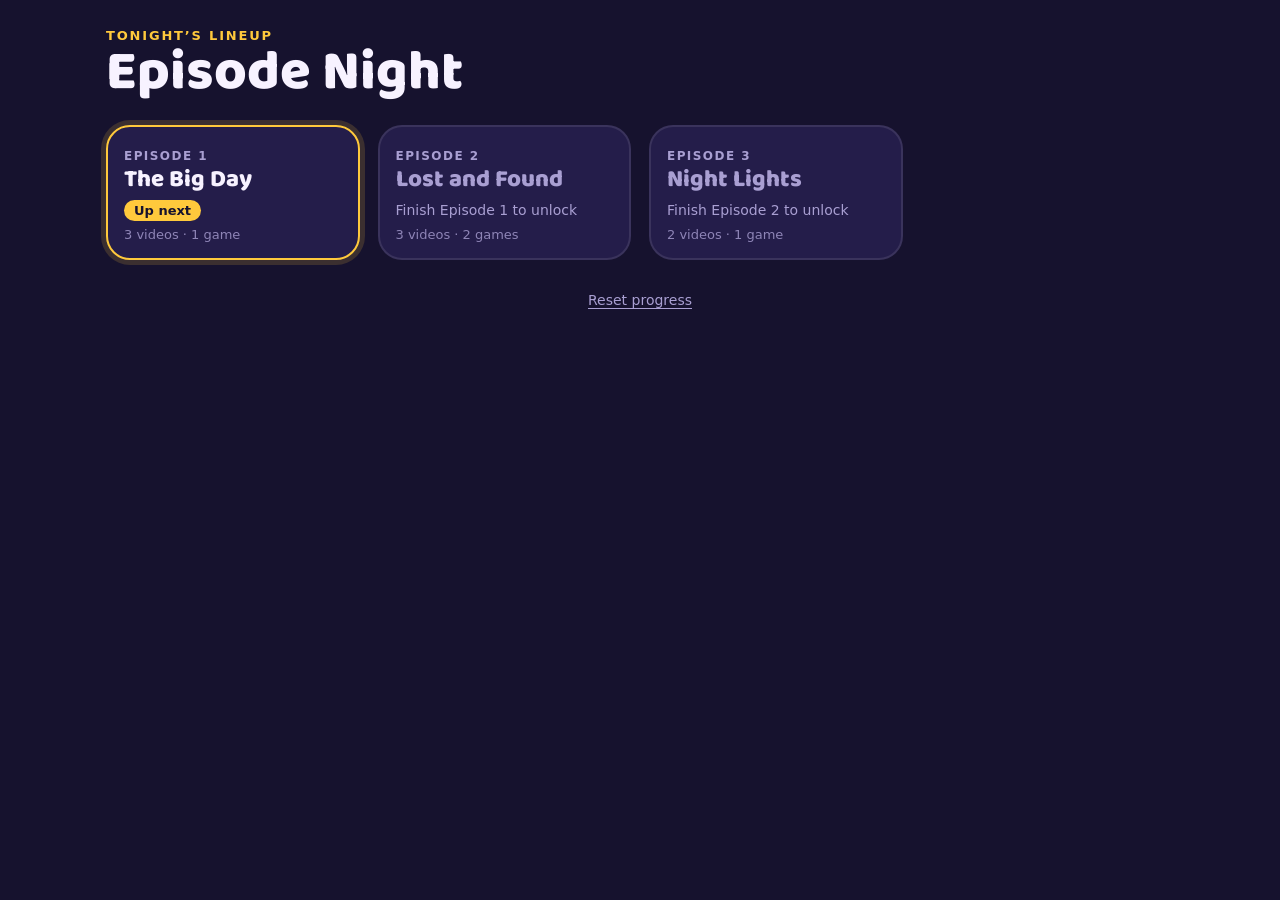
==== index.html @ 24bfa07d "Episode game skeleton: menu with unlocks, back-to-back video player, minigames Co-Authored-By: Claud" ====
<!doctype html>
<html lang="en">
<head>
<meta charset="utf-8">
<meta name="viewport" content="width=device-width, initial-scale=1, viewport-fit=cover, user-scalable=no">
<meta name="apple-mobile-web-app-capable" content="yes">
<meta name="apple-mobile-web-app-status-bar-style" content="black-translucent">
<meta name="theme-color" content="#16122e">
<!--HEAD-->
<title>Episode Night</title>
<meta name="claude:viewport-fit-sides" content="cover">
<link rel="preconnect" href="https://fonts.googleapis.com">
<link rel="preconnect" href="https://fonts.gstatic.com" crossorigin>
<link rel="stylesheet" href="https://fonts.googleapis.com/css2?family=Baloo+2:wght@600;800&display=swap">
<link rel="stylesheet" href="style.css">
<!--/HEAD-->
</head>
<body>
<!--BODY-->
<div id="app">
  <!-- Main menu: the episode lineup -->
  <section id="menu" class="screen menu">
    <header class="menu-head">
      <p class="menu-eyebrow">Tonight’s lineup</p>
      <h1 id="game-title">Episode Night</h1>
    </header>
    <div id="episode-list" class="episode-list"></div>
    <footer class="menu-foot">
      <button id="unlock-all-btn" class="link-btn" hidden>Unlock all (dev)</button>
      <button id="reset-btn" class="link-btn">Reset progress</button>
    </footer>
  </section>

  <!-- Player: videos + minigames -->
  <section id="player" class="screen player" hidden>
    <div id="stage" class="stage"></div>
    <div id="tap-catcher" class="tap-catcher" aria-hidden="true"></div>
    <div id="game-layer" class="game-layer" hidden></div>
    <button id="big-play" class="big-play" aria-label="Play" hidden></button>
    <div id="hud" class="hud">
      <button id="home-btn" class="hud-btn" aria-label="Back to episodes"></button>
      <div id="step-track" class="step-track"></div>
      <button id="skip-btn" class="hud-btn hud-skip" hidden></button>
    </div>
  </section>

  <div id="overlay" class="overlay" hidden></div>
  <div id="toast" class="toast" role="status" aria-live="polite"></div>
</div>

<script type="module" src="js/main.js"></script>
<!--/BODY-->
</body>
</html>
---- style.css ----
/* Layout: a TV-night lineup — episode "screens" on a dark living-room ground;
   the player is a full-bleed black stage with a floating control bar.
   Single dark look on purpose (it's a screen in a dim room). */
:root {
  --night:   #16122e;   /* page ground */
  --night-2: #241d4a;   /* cards, panels */
  --night-3: #332a63;   /* raised bits, game sky */
  --ink:     #f7f2ff;   /* main text */
  --muted:   #a99fd2;   /* secondary text */
  --marquee: #ffc93c;   /* accent: current episode, primary buttons */
  --coral:   #ff6b5a;   /* minigames */
  --mint:    #6fe2b4;   /* watched / matched */
  --line:    rgba(247, 242, 255, 0.1);
  --scrim:   rgba(12, 9, 28, 0.74);

  --display: "Baloo 2", ui-rounded, "SF Pro Rounded", system-ui, sans-serif;
  --body: ui-rounded, "SF Pro Rounded", system-ui, -apple-system, "Segoe UI", Roboto, sans-serif;

  --gutter-l: max(16px, env(safe-area-inset-left, 0px));
  --gutter-r: max(16px, env(safe-area-inset-right, 0px));
  --inset-t: env(safe-area-inset-top, 0px);
  --inset-b: env(safe-area-inset-bottom, 0px);

  color-scheme: dark;
}

html, body { height: 100%; }
body {
  margin: 0;
  background: var(--night);
  color: var(--ink);
  font-family: var(--body);
  font-size: 16px;
  -webkit-font-smoothing: antialiased;
  -webkit-tap-highlight-color: transparent;
  -webkit-user-select: none;
  user-select: none;
  -webkit-touch-callout: none;
  overscroll-behavior: none;
  touch-action: manipulation;
}
[hidden] { display: none !important; }
button { font: inherit; color: inherit; cursor: pointer; }
button:focus-visible { outline: 3px solid var(--marquee); outline-offset: 3px; }
svg { display: block; }

/* ---------------- Menu ---------------- */

.menu {
  min-height: 100%;
  box-sizing: border-box;
  max-width: 1100px;
  margin: 0 auto;
  padding-left: var(--gutter-l);
  padding-right: var(--gutter-r);
  padding-block: 28px 32px;
  display: flex;
  flex-direction: column;
  gap: 24px;
}
.menu-head { display: flex; flex-direction: column; gap: 2px; }
.menu-eyebrow {
  margin: 0;
  font-size: 13px;
  font-weight: 700;
  letter-spacing: 0.14em;
  text-transform: uppercase;
  color: var(--marquee);
}
.menu-head h1 {
  margin: 0;
  font-family: var(--display);
  font-weight: 800;
  font-size: clamp(36px, 8vw, 56px);
  line-height: 1;
  text-wrap: balance;
}

.episode-list {
  display: grid;
  grid-template-columns: repeat(auto-fill, minmax(min(100%, 250px), 1fr));
  gap: 18px;
}

.ep-card {
  display: flex;
  flex-direction: column;
  gap: 12px;
  padding: 10px 10px 16px;
  text-align: left;
  background: var(--night-2);
  border: 2px solid var(--line);
  border-radius: 24px;
  transition: transform 0.15s ease;
}
.ep-card:active { transform: scale(0.97); }

.ep-thumb {
  position: relative;
  display: block;
  aspect-ratio: 16 / 9;
  max-width: 100%;
  border-radius: 16px;
  overflow: hidden;
  background: linear-gradient(135deg, hsl(var(--hue) 60% 46%), hsl(calc(var(--hue) + 50) 55% 32%));
}
.ep-thumb img { position: absolute; inset: 0; width: 100%; height: 100%; object-fit: cover; }
.ep-num {
  position: absolute;
  left: 12px;
  bottom: -4px;
  font-family: var(--display);
  font-weight: 800;
  font-size: 56px;
  line-height: 1;
  color: var(--ink);
  text-shadow: 0 3px 0 rgba(0, 0, 0, 0.28);
}
.ep-lock, .ep-play {
  position: absolute;
  top: 50%; left: 50%;
  transform: translate(-50%, -50%);
  display: grid;
  place-items: center;
  width: 56px; height: 56px;
  border-radius: 50%;
}
.ep-lock { background: var(--scrim); color: var(--muted); }
.ep-lock svg { width: 26px; height: 26px; }
.ep-play { background: var(--marquee); color: var(--night); animation: pulse 1.8s ease-in-out infinite; }
.ep-play svg { width: 28px; height: 28px; margin-left: 3px; }

.ep-meta { display: flex; flex-direction: column; gap: 4px; padding: 0 6px; min-width: 0; }
.ep-label {
  font-size: 12px;
  font-weight: 700;
  letter-spacing: 0.12em;
  text-transform: uppercase;
  color: var(--muted);
}
.ep-title {
  font-family: var(--display);
  font-weight: 800;
  font-size: 24px;
  line-height: 1.1;
}
.ep-status { display: flex; align-items: center; gap: 6px; font-size: 14px; color: var(--muted); min-height: 26px; }
.ep-status svg { width: 18px; height: 18px; color: var(--mint); flex: none; }
.ep-steps { font-size: 13px; color: var(--muted); opacity: 0.8; }
.chip {
  display: inline-block;
  padding: 3px 10px;
  border-radius: 999px;
  background: var(--marquee);
  color: var(--night);
  font-weight: 800;
  font-size: 13px;
}

.is-current { border-color: var(--marquee); box-shadow: 0 0 0 5px rgba(255, 201, 60, 0.16); }
.is-beaten .ep-status { color: var(--mint); }
.is-locked .ep-thumb { filter: grayscale(0.85) brightness(0.6); }
.is-locked .ep-title { color: var(--muted); }
.shake { animation: shake 0.4s ease; }

.menu-foot { margin-top: auto; display: flex; flex-wrap: wrap; justify-content: center; gap: 20px; }
.link-btn {
  background: none;
  border: 0;
  padding: 8px 4px;
  font-size: 14px;
  color: var(--muted);
  text-decoration: underline;
  text-underline-offset: 3px;
}

/* ---------------- Player ---------------- */

.player { position: fixed; inset: 0; background: #000; overflow: hidden; z-index: 5; }
.stage { position: absolute; inset: 0; }
.clip {
  position: absolute;
  inset: 0;
  width: 100%;
  height: 100%;
  object-fit: contain;
  background: #000;
  opacity: 0;
}
.clip.show { opacity: 1; }
.tap-catcher { position: absolute; inset: 0; z-index: 2; }
.game-layer {
  position: absolute;
  inset: 0;
  z-index: 3;
  background: radial-gradient(120% 90% at 50% 0%, var(--night-3), var(--night) 70%);
}

.hud {
  position: absolute;
  top: 0; left: 0; right: 0;
  z-index: 6;
  display: flex;
  align-items: center;
  gap: 12px;
  padding-top: calc(var(--inset-t) + 12px);
  padding-left: var(--gutter-l);
  padding-right: var(--gutter-r);
  padding-bottom: 12px;
  background: linear-gradient(rgba(0, 0, 0, 0.45), transparent);
  transition: opacity 0.35s ease;
  pointer-events: none;
}
.hud > * { pointer-events: auto; }
.hud.faded { opacity: 0; }
.hud.faded > * { pointer-events: none; }
.player[data-mode="game"] .hud { background: none; }

.hud-btn {
  flex: none;
  display: grid;
  place-items: center;
  width: 46px;
  height: 46px;
  border: 0;
  border-radius: 50%;
  background: var(--scrim);
  color: var(--ink);
  -webkit-backdrop-filter: blur(8px);
  backdrop-filter: blur(8px);
}
.hud-btn svg { width: 22px; height: 22px; }
.hud-skip {
  width: auto;
  display: flex;
  gap: 6px;
  padding: 0 16px 0 18px;
  border-radius: 999px;
  font-weight: 800;
}
.hud-skip svg { width: 18px; height: 18px; }

.step-track {
  flex: 1;
  display: flex;
  justify-content: center;
  align-items: center;
  gap: 6px;
  min-width: 0;
}
.trk { flex: none; transition: all 0.3s ease; }
.trk-video { width: 16px; height: 8px; border-radius: 4px; background: rgba(247, 242, 255, 0.28); }
.trk-video.done { background: var(--marquee); }
.trk-video.now { width: 30px; background: var(--ink); }
.trk-game { width: 18px; height: 18px; color: rgba(247, 242, 255, 0.3); }
.trk-game svg { width: 100%; height: 100%; }
.trk-game.done { color: var(--marquee); }
.trk-game.now { color: var(--coral); transform: scale(1.35); }

.big-play {
  position: absolute;
  top: 50%; left: 50%;
  z-index: 4;
  transform: translate(-50%, -50%);
  display: grid;
  place-items: center;
  width: 104px; height: 104px;
  border: 0;
  border-radius: 50%;
  background: var(--marquee);
  color: var(--night);
  box-shadow: 0 10px 40px rgba(0, 0, 0, 0.5);
}
.big-play svg { width: 48px; height: 48px; margin-left: 6px; }

/* ---------------- Pop-up panel ---------------- */

.overlay {
  position: fixed;
  inset: 0;
  z-index: 20;
  display: grid;
  place-items: center;
  padding-left: var(--gutter-l);
  padding-right: var(--gutter-r);
  padding-block: calc(var(--inset-t) + 16px) calc(var(--inset-b) + 16px);
  background: var(--scrim);
  -webkit-backdrop-filter: blur(6px);
  backdrop-filter: blur(6px);
  animation: fade 0.2s ease;
}
.panel {
  width: 100%;
  max-width: 420px;
  box-sizing: border-box;
  max-height: 100%;
  overflow: auto;
  padding: 28px 24px 24px;
  border-radius: 28px;
  background: var(--night-2);
  border: 2px solid var(--line);
  text-align: center;
  animation: rise 0.28s cubic-bezier(0.2, 1.4, 0.4, 1);
}
.panel h2 {
  margin: 0;
  font-family: var(--display);
  font-weight: 800;
  font-size: 30px;
  line-height: 1.1;
  text-wrap: balance;
}
.panel-eyebrow {
  margin: 0 0 4px;
  font-size: 13px;
  font-weight: 700;
  letter-spacing: 0.14em;
  text-transform: uppercase;
  color: var(--marquee);
}
.panel-body { margin: 10px 0 0; color: var(--muted); line-height: 1.45; }
.panel-actions { display: flex; flex-wrap: wrap; justify-content: center; gap: 10px; margin-top: 22px; }

.btn {
  display: inline-flex;
  align-items: center;
  justify-content: center;
  gap: 8px;
  min-height: 54px;
  padding: 0 24px;
  border-radius: 999px;
  font-family: var(--display);
  font-weight: 800;
  font-size: 19px;
  border: 2px solid transparent;
}
.btn svg { width: 20px; height: 20px; }
.btn-primary { background: var(--marquee); color: var(--night); }
.btn-quiet { background: transparent; border-color: var(--line); color: var(--ink); }
.btn-danger { background: var(--coral); color: var(--night); }
.btn:active { transform: scale(0.96); }

.burst {
  position: relative;
  width: 120px; height: 120px;
  margin: -6px auto 8px;
  display: grid;
  place-items: center;
}
.burst::before {
  content: "";
  position: absolute;
  inset: 0;
  border-radius: 50%;
  background: repeating-conic-gradient(rgba(255, 201, 60, 0.28) 0 12deg, transparent 12deg 30deg);
  animation: spin 8s linear infinite;
  -webkit-mask: radial-gradient(circle, #000 40%, transparent 70%);
  mask: radial-gradient(circle, #000 40%, transparent 70%);
}
.burst svg { position: relative; width: 76px; height: 76px; color: var(--marquee); animation: pop 0.5s cubic-bezier(0.2, 1.6, 0.4, 1); }

.toast {
  position: fixed;
  left: 50%;
  bottom: calc(var(--inset-b) + 24px);
  z-index: 30;
  max-width: calc(100% - 32px);
  padding: 12px 20px;
  border-radius: 999px;
  background: var(--ink);
  color: var(--night);
  font-weight: 700;
  transform: translate(-50%, 20px);
  opacity: 0;
  pointer-events: none;
  transition: all 0.25s ease;
}
.toast.show { transform: translate(-50%, 0); opacity: 1; }

/* ---------------- Minigames (shared) ---------------- */

.mg {
  position: absolute;
  inset: 0;
  box-sizing: border-box;
  display: flex;
  flex-direction: column;
  gap: 12px;
  padding-top: calc(var(--inset-t) + 72px);
  padding-left: var(--gutter-l);
  padding-right: var(--gutter-r);
  padding-bottom: calc(var(--inset-b) + 16px);
}
.mg-hud { display: flex; justify-content: space-between; align-items: baseline; gap: 12px; }
.mg-title { font-family: var(--display); font-weight: 800; font-size: clamp(22px, 5vw, 30px); line-height: 1.1; }
.mg-count { font-family: var(--display); font-weight: 800; font-size: 22px; color: var(--muted); font-variant-numeric: tabular-nums; flex: none; }
.mg-count b { color: var(--marquee); }

/* Pop Balloons */
.mg-sky {
  position: relative;
  flex: 1;
  min-height: 0;
  container-type: size;
  overflow: hidden;
  border-radius: 24px;
  background:
    radial-gradient(60px 24px at 20% 30%, rgba(247, 242, 255, 0.08), transparent),
    radial-gradient(80px 30px at 75% 60%, rgba(247, 242, 255, 0.06), transparent),
    linear-gradient(var(--night-3), #4a3b8f);
}
.balloon {
  position: absolute;
  top: 0; left: 0;
  width: clamp(58px, 15vmin, 96px);
  aspect-ratio: 0.82;
  padding: 0;
  border: 0;
  border-radius: 50% 50% 47% 47% / 56% 56% 44% 44%;
  background:
    radial-gradient(circle at 34% 28%, rgba(255, 255, 255, 0.6) 0 7%, transparent 8%),
    radial-gradient(circle at 60% 70%, rgba(0, 0, 0, 0.18), transparent 60%),
    var(--c);
  will-change: transform;
}
.balloon::after {
  content: "";
  position: absolute;
  left: 50%; top: 100%;
  width: 2px; height: 40%;
  background: rgba(247, 242, 255, 0.45);
}
.balloon.popped { animation: popOut 0.3s ease-out forwards; pointer-events: none; }

/* Match Pairs */
.pairs-area { flex: 1; min-height: 0; container-type: size; display: grid; place-items: center; }
.pairs-grid {
  display: grid;
  grid-template-columns: repeat(var(--cols), 1fr);
  gap: clamp(8px, 2vmin, 14px);
  width: min(100cqw, calc(100cqh * var(--cols) * 0.72 / var(--rows)), 560px);
}
.pcard {
  aspect-ratio: 3 / 4;
  padding: 0;
  border: 0;
  background: none;
  perspective: 600px;
  container-type: inline-size;
}
.pcard-in {
  position: relative;
  display: block;
  width: 100%; height: 100%;
  transform-style: preserve-3d;
  transition: transform 0.35s ease;
}
.pcard.up .pcard-in { transform: rotateY(180deg); }
.pcard-back, .pcard-face {
  position: absolute;
  inset: 0;
  border-radius: 16px;
  -webkit-backface-visibility: hidden;
  backface-visibility: hidden;
  display: grid;
  place-items: center;
}
.pcard-back {
  background:
    repeating-linear-gradient(45deg, rgba(255, 255, 255, 0.12) 0 8px, transparent 8px 16px),
    var(--coral);
  box-shadow: inset 0 0 0 4px rgba(255, 255, 255, 0.2);
}
.pcard-face {
  transform: rotateY(180deg);
  background: var(--ink);
  font-size: 52cqw;
  line-height: 1;
}
.pcard.matched .pcard-face { box-shadow: inset 0 0 0 5px var(--mint); animation: bounce 0.4s ease; }

/* ---------------- Motion ---------------- */

@keyframes pulse { 50% { transform: translate(-50%, -50%) scale(1.1); } }
@keyframes shake { 20%, 60% { transform: translateX(-8px); } 40%, 80% { transform: translateX(8px); } }
@keyframes fade { from { opacity: 0; } }
@keyframes rise { from { transform: translateY(24px) scale(0.96); opacity: 0; } }
@keyframes spin { to { transform: rotate(360deg); } }
@keyframes pop { from { transform: scale(0.2) rotate(-30deg); } }
@keyframes popOut { to { scale: 1.6; opacity: 0; } }
@keyframes bounce { 50% { transform: rotateY(180deg) scale(1.08); } }

@media (prefers-reduced-motion: reduce) {
  *, *::before, *::after { animation-duration: 0.01ms !important; animation-iteration-count: 1 !important; transition-duration: 0.01ms !important; }
}
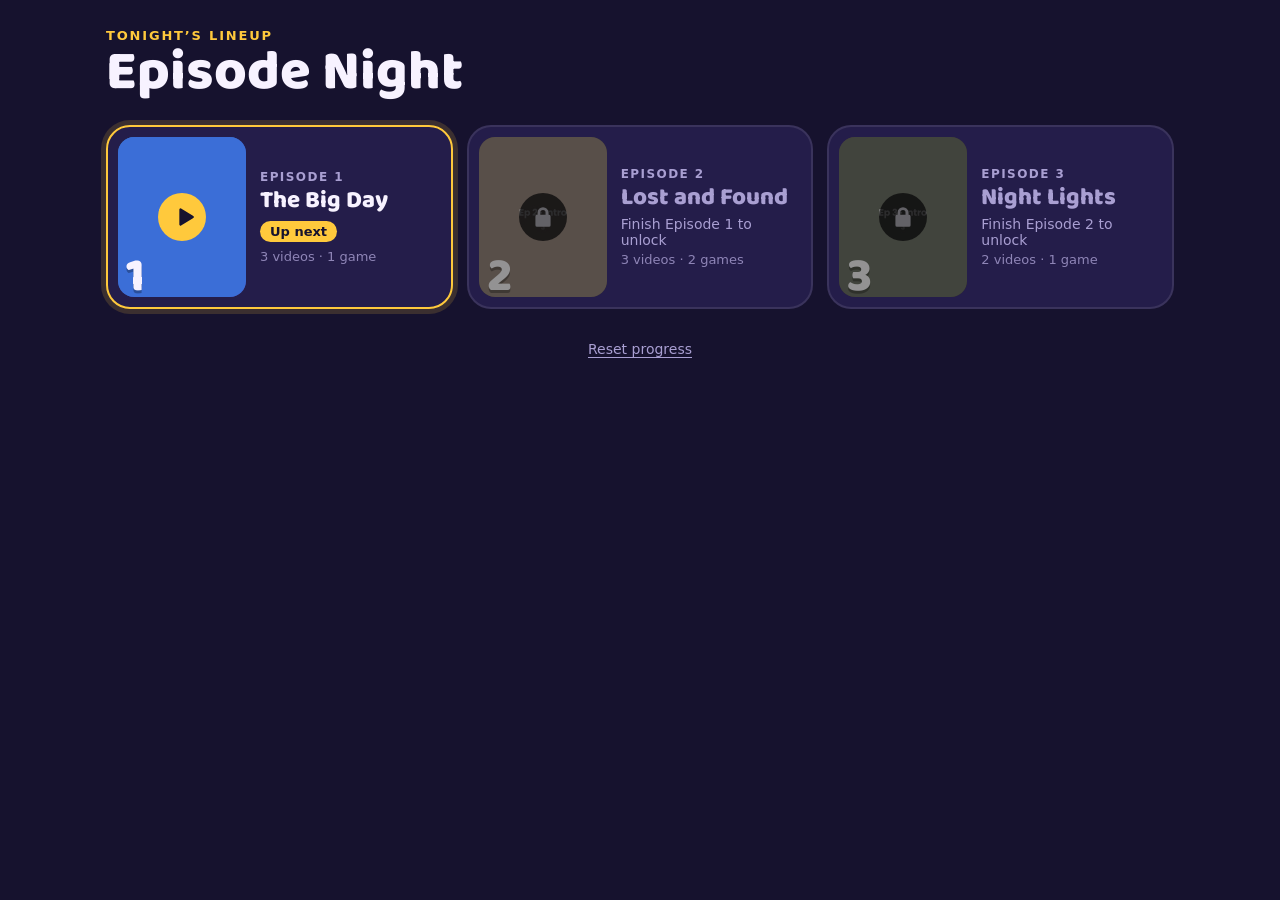
==== commit 968330bb: "Switch to 4:5 portrait: framed video screen, persistent top bar, thumb controls - Videos play in a 4" ====
--- a/index.html
+++ b/index.html
@@ -33,14 +33,40 @@
 
   <!-- Player: videos + minigames -->
   <section id="player" class="screen player" hidden>
-    <div id="stage" class="stage"></div>
-    <div id="tap-catcher" class="tap-catcher" aria-hidden="true"></div>
-    <div id="game-layer" class="game-layer" hidden></div>
-    <button id="big-play" class="big-play" aria-label="Play" hidden></button>
-    <div id="hud" class="hud">
-      <button id="home-btn" class="hud-btn" aria-label="Back to episodes"></button>
-      <div id="step-track" class="step-track"></div>
-      <button id="skip-btn" class="hud-btn hud-skip" hidden></button>
+    <!-- Top bar: always visible, during videos and minigames -->
+    <header class="topbar">
+      <button id="home-btn" class="nav-btn" aria-label="Back to episodes"></button>
+      <div class="nav-center">
+        <p id="ep-label" class="ep-label-nav"></p>
+        <div id="step-track" class="step-track"></div>
+      </div>
+      <button id="skip-btn" class="nav-btn nav-skip" hidden></button>
+      <span id="skip-spacer" class="nav-spacer" aria-hidden="true"></span>
+    </header>
+
+    <!-- Everything under the top bar -->
+    <div class="play-area">
+      <!-- Video mode: a 4:5 "screen" with a control panel under it -->
+      <div id="video-view" class="video-view">
+        <div class="frame-area">
+          <div class="frame">
+            <div id="stage" class="stage"></div>
+            <div id="tap-catcher" class="tap-catcher" aria-hidden="true"></div>
+            <button id="big-play" class="big-play" aria-label="Play" hidden></button>
+          </div>
+        </div>
+        <div class="controls">
+          <div class="clip-bar" aria-hidden="true"><span id="clip-fill" class="clip-fill"></span></div>
+          <div class="controls-row">
+            <span id="clip-count" class="clip-count"></span>
+            <button id="pp-btn" class="pp-btn" aria-label="Pause"></button>
+            <span id="clip-time" class="clip-time"></span>
+          </div>
+        </div>
+      </div>
+
+      <!-- Minigame mode: fills the whole area under the top bar -->
+      <div id="game-layer" class="game-layer" hidden></div>
     </div>
   </section>
 
--- a/style.css
+++ b/style.css
@@ -78,15 +78,16 @@
 
 .episode-list {
   display: grid;
-  grid-template-columns: repeat(auto-fill, minmax(min(100%, 250px), 1fr));
-  gap: 18px;
-}
-
+  grid-template-columns: repeat(auto-fill, minmax(min(100%, 340px), 1fr));
+  gap: 14px;
+}
+
+/* Card: 4:5 thumbnail on the left (same shape as the episodes), details right */
 .ep-card {
   display: flex;
-  flex-direction: column;
-  gap: 12px;
-  padding: 10px 10px 16px;
+  align-items: center;
+  gap: 14px;
+  padding: 10px;
   text-align: left;
   background: var(--night-2);
   border: 2px solid var(--line);
@@ -98,7 +99,9 @@
 .ep-thumb {
   position: relative;
   display: block;
-  aspect-ratio: 16 / 9;
+  flex: none;
+  width: clamp(96px, 28vw, 128px);
+  aspect-ratio: 4 / 5;
   max-width: 100%;
   border-radius: 16px;
   overflow: hidden;
@@ -107,11 +110,11 @@
 .ep-thumb img { position: absolute; inset: 0; width: 100%; height: 100%; object-fit: cover; }
 .ep-num {
   position: absolute;
-  left: 12px;
+  left: 8px;
   bottom: -4px;
   font-family: var(--display);
   font-weight: 800;
-  font-size: 56px;
+  font-size: 48px;
   line-height: 1;
   color: var(--ink);
   text-shadow: 0 3px 0 rgba(0, 0, 0, 0.28);
@@ -122,7 +125,7 @@
   transform: translate(-50%, -50%);
   display: grid;
   place-items: center;
-  width: 56px; height: 56px;
+  width: 48px; height: 48px;
   border-radius: 50%;
 }
 .ep-lock { background: var(--scrim); color: var(--muted); }
@@ -130,7 +133,7 @@
 .ep-play { background: var(--marquee); color: var(--night); animation: pulse 1.8s ease-in-out infinite; }
 .ep-play svg { width: 28px; height: 28px; margin-left: 3px; }
 
-.ep-meta { display: flex; flex-direction: column; gap: 4px; padding: 0 6px; min-width: 0; }
+.ep-meta { flex: 1; display: flex; flex-direction: column; gap: 4px; padding-right: 6px; min-width: 0; }
 .ep-label {
   font-size: 12px;
   font-weight: 700;
@@ -174,88 +177,123 @@
   text-underline-offset: 3px;
 }
 
-/* ---------------- Player ---------------- */
-
-.player { position: fixed; inset: 0; background: #000; overflow: hidden; z-index: 5; }
+/* ---------------- Player ----------------
+   Portrait layout, top to bottom:
+     top bar (always there) → 4:5 screen in a bezel → thumb-reach controls.
+   Minigames replace the screen + controls but keep the top bar, so the
+   videos read as part of the game rather than a cut-away. */
+
+.player {
+  position: fixed;
+  inset: 0;
+  z-index: 5;
+  display: flex;
+  flex-direction: column;
+  background: radial-gradient(120% 70% at 50% 35%, var(--night-3), var(--night) 75%);
+  overflow: hidden;
+}
+
+.topbar {
+  flex: none;
+  display: flex;
+  align-items: center;
+  gap: 12px;
+  padding-top: calc(var(--inset-t) + 10px);
+  padding-left: var(--gutter-l);
+  padding-right: var(--gutter-r);
+  padding-bottom: 10px;
+  background: var(--night);
+  border-bottom: 2px solid var(--line);
+}
+.nav-btn {
+  flex: none;
+  display: grid;
+  place-items: center;
+  width: 44px;
+  height: 44px;
+  border: 0;
+  border-radius: 50%;
+  background: var(--night-2);
+  color: var(--ink);
+}
+.nav-btn svg { width: 22px; height: 22px; }
+.nav-spacer { flex: none; width: 44px; }
+.nav-skip {
+  width: auto;
+  display: flex;
+  gap: 6px;
+  padding: 0 14px 0 16px;
+  border-radius: 999px;
+  font-weight: 800;
+  font-size: 15px;
+}
+.nav-skip svg { width: 16px; height: 16px; }
+
+.nav-center { flex: 1; min-width: 0; display: flex; flex-direction: column; align-items: center; gap: 6px; }
+.ep-label-nav {
+  margin: 0;
+  max-width: 100%;
+  overflow: hidden;
+  white-space: nowrap;
+  text-overflow: ellipsis;
+  font-family: var(--display);
+  font-weight: 800;
+  font-size: 17px;
+  line-height: 1.1;
+}
+.ep-label-nav span { color: var(--marquee); margin-right: 4px; }
+
+.step-track { display: flex; justify-content: center; align-items: center; gap: 6px; }
+.trk { flex: none; transition: all 0.3s ease; }
+.trk-video { width: 14px; height: 7px; border-radius: 4px; background: rgba(247, 242, 255, 0.24); }
+.trk-video.done { background: var(--marquee); }
+.trk-video.now { width: 26px; background: var(--ink); }
+.trk-game { width: 15px; height: 15px; color: rgba(247, 242, 255, 0.28); }
+.trk-game svg { width: 100%; height: 100%; }
+.trk-game.done { color: var(--marquee); }
+.trk-game.now { color: var(--coral); transform: scale(1.3); }
+
+.play-area { position: relative; flex: 1; min-height: 0; }
+
+.video-view {
+  position: absolute;
+  inset: 0;
+  display: flex;
+  flex-direction: column;
+  gap: 14px;
+  padding-top: 14px;
+  padding-left: var(--gutter-l);
+  padding-right: var(--gutter-r);
+  padding-bottom: calc(var(--inset-b) + 14px);
+}
+
+/* The screen: as big as fits while staying exactly 4:5 */
+.frame-area { flex: 1; min-height: 0; container-type: size; display: grid; place-items: center; }
+.frame {
+  position: relative;
+  width: min(100cqw, 100cqh * 4 / 5);
+  aspect-ratio: 4 / 5;
+  max-width: 100%;
+  border-radius: 22px;
+  overflow: hidden;
+  background: #000;
+  box-shadow:
+    0 0 0 6px var(--night-2),
+    0 0 0 8px var(--line),
+    0 18px 50px rgba(0, 0, 0, 0.5);
+}
 .stage { position: absolute; inset: 0; }
 .clip {
   position: absolute;
   inset: 0;
   width: 100%;
   height: 100%;
-  object-fit: contain;
+  object-fit: cover;
   background: #000;
   opacity: 0;
 }
 .clip.show { opacity: 1; }
 .tap-catcher { position: absolute; inset: 0; z-index: 2; }
-.game-layer {
-  position: absolute;
-  inset: 0;
-  z-index: 3;
-  background: radial-gradient(120% 90% at 50% 0%, var(--night-3), var(--night) 70%);
-}
-
-.hud {
-  position: absolute;
-  top: 0; left: 0; right: 0;
-  z-index: 6;
-  display: flex;
-  align-items: center;
-  gap: 12px;
-  padding-top: calc(var(--inset-t) + 12px);
-  padding-left: var(--gutter-l);
-  padding-right: var(--gutter-r);
-  padding-bottom: 12px;
-  background: linear-gradient(rgba(0, 0, 0, 0.45), transparent);
-  transition: opacity 0.35s ease;
-  pointer-events: none;
-}
-.hud > * { pointer-events: auto; }
-.hud.faded { opacity: 0; }
-.hud.faded > * { pointer-events: none; }
-.player[data-mode="game"] .hud { background: none; }
-
-.hud-btn {
-  flex: none;
-  display: grid;
-  place-items: center;
-  width: 46px;
-  height: 46px;
-  border: 0;
-  border-radius: 50%;
-  background: var(--scrim);
-  color: var(--ink);
-  -webkit-backdrop-filter: blur(8px);
-  backdrop-filter: blur(8px);
-}
-.hud-btn svg { width: 22px; height: 22px; }
-.hud-skip {
-  width: auto;
-  display: flex;
-  gap: 6px;
-  padding: 0 16px 0 18px;
-  border-radius: 999px;
-  font-weight: 800;
-}
-.hud-skip svg { width: 18px; height: 18px; }
-
-.step-track {
-  flex: 1;
-  display: flex;
-  justify-content: center;
-  align-items: center;
-  gap: 6px;
-  min-width: 0;
-}
-.trk { flex: none; transition: all 0.3s ease; }
-.trk-video { width: 16px; height: 8px; border-radius: 4px; background: rgba(247, 242, 255, 0.28); }
-.trk-video.done { background: var(--marquee); }
-.trk-video.now { width: 30px; background: var(--ink); }
-.trk-game { width: 18px; height: 18px; color: rgba(247, 242, 255, 0.3); }
-.trk-game svg { width: 100%; height: 100%; }
-.trk-game.done { color: var(--marquee); }
-.trk-game.now { color: var(--coral); transform: scale(1.35); }
 
 .big-play {
   position: absolute;
@@ -264,14 +302,55 @@
   transform: translate(-50%, -50%);
   display: grid;
   place-items: center;
-  width: 104px; height: 104px;
+  width: 92px; height: 92px;
   border: 0;
   border-radius: 50%;
   background: var(--marquee);
   color: var(--night);
   box-shadow: 0 10px 40px rgba(0, 0, 0, 0.5);
 }
-.big-play svg { width: 48px; height: 48px; margin-left: 6px; }
+.big-play svg { width: 42px; height: 42px; margin-left: 5px; }
+
+/* Controls under the screen, where a thumb rests */
+.controls {
+  flex: none;
+  width: 100%;
+  max-width: 460px;
+  margin: 0 auto;
+  display: flex;
+  flex-direction: column;
+  gap: 10px;
+}
+.clip-bar { height: 6px; border-radius: 3px; background: rgba(247, 242, 255, 0.14); overflow: hidden; }
+.clip-fill { display: block; height: 100%; width: 0; background: var(--marquee); border-radius: 3px; transition: width 0.25s linear; }
+.controls-row { display: grid; grid-template-columns: 1fr auto 1fr; align-items: center; gap: 12px; }
+.clip-count, .clip-time { font-size: 13px; font-weight: 700; color: var(--muted); font-variant-numeric: tabular-nums; }
+.clip-time { text-align: right; }
+.pp-btn {
+  display: grid;
+  place-items: center;
+  width: 64px;
+  height: 64px;
+  border: 0;
+  border-radius: 50%;
+  background: var(--night-2);
+  color: var(--ink);
+  box-shadow: inset 0 0 0 2px var(--line);
+}
+.pp-btn svg { width: 28px; height: 28px; }
+.pp-btn.is-paused { background: var(--marquee); color: var(--night); box-shadow: none; }
+.pp-btn.is-paused svg { margin-left: 4px; }
+.pp-btn:active { transform: scale(0.94); }
+
+.game-layer { position: absolute; inset: 0; z-index: 3; }
+
+/* Short landscape screens: put the controls beside the screen */
+@media (orientation: landscape) and (max-height: 520px) {
+  .video-view { flex-direction: row; align-items: stretch; padding-bottom: calc(var(--inset-b) + 10px); padding-top: 10px; }
+  .controls { width: 180px; align-self: center; }
+  .controls-row { display: flex; flex-direction: column; gap: 8px; }
+  .clip-time { text-align: center; }
+}
 
 /* ---------------- Pop-up panel ---------------- */
 
@@ -386,7 +465,7 @@
   display: flex;
   flex-direction: column;
   gap: 12px;
-  padding-top: calc(var(--inset-t) + 72px);
+  padding-top: 14px;
   padding-left: var(--gutter-l);
   padding-right: var(--gutter-r);
   padding-bottom: calc(var(--inset-b) + 16px);
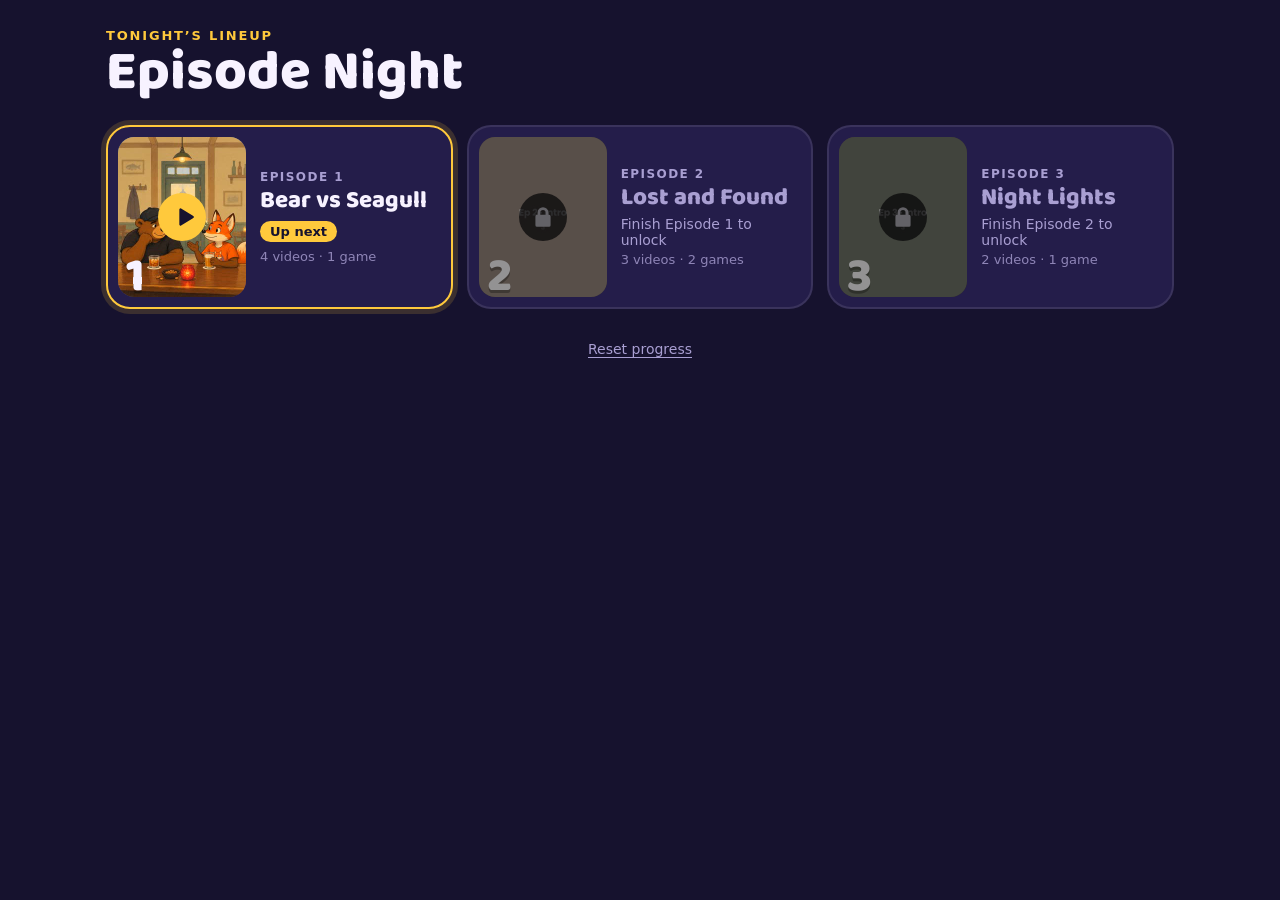
==== commit 4ece1f34: "Looping Seagull close-up with flashing PUNCH! button to start the fight - Video steps can loop ({ lo" ====
--- a/index.html
+++ b/index.html
@@ -53,6 +53,9 @@
             <div id="stage" class="stage"></div>
             <div id="tap-catcher" class="tap-catcher" aria-hidden="true"></div>
             <button id="big-play" class="big-play" aria-label="Play" hidden></button>
+            <div id="action-wrap" class="action-wrap" hidden>
+              <button id="action-btn" class="action-btn"></button>
+            </div>
           </div>
         </div>
         <div class="controls">
--- a/style.css
+++ b/style.css
@@ -342,7 +342,63 @@
 .pp-btn.is-paused svg { margin-left: 4px; }
 .pp-btn:active { transform: scale(0.94); }
 
+/* Action button over a looping clip (PUNCH!) */
+.action-wrap {
+  position: absolute;
+  left: 0; right: 0; bottom: 7%;
+  z-index: 5;
+  display: grid;
+  place-items: center;
+  pointer-events: none;
+}
+.action-btn {
+  pointer-events: auto;
+  min-width: 58%;
+  padding: 16px 30px 14px;
+  border: 0;
+  border-radius: 999px;
+  background: var(--coral);
+  color: var(--ink);
+  font-family: var(--display);
+  font-weight: 800;
+  font-size: clamp(28px, 9vw, 44px);
+  line-height: 1;
+  letter-spacing: 0.04em;
+  text-shadow: 0 3px 0 rgba(0, 0, 0, 0.3);
+  box-shadow: 0 7px 0 #a8382c, 0 12px 30px rgba(0, 0, 0, 0.5);
+  touch-action: none;
+  animation: actionIn 0.35s cubic-bezier(0.2, 1.6, 0.4, 1), actionFlash var(--flash, 2s) ease-out 0.35s infinite;
+}
+.action-btn:active { transform: translateY(5px); box-shadow: 0 2px 0 #a8382c, 0 6px 20px rgba(0, 0, 0, 0.5); }
+.action-btn.hit {
+  animation: actionHit 0.28s ease-out forwards;
+  pointer-events: none;
+}
+@keyframes actionIn { from { transform: scale(0.3); opacity: 0; } }
+/* One bright flash at the start of each cycle, calm for the rest */
+@keyframes actionFlash {
+  0%   { background: var(--coral); transform: scale(1); }
+  8%   { background: var(--marquee); color: var(--night); transform: scale(1.12); box-shadow: 0 7px 0 #b98a1a, 0 0 0 10px rgba(255, 201, 60, 0.45), 0 12px 40px rgba(255, 201, 60, 0.6); }
+  25%  { background: var(--coral); color: var(--ink); transform: scale(1); }
+  100% { background: var(--coral); transform: scale(1); }
+}
+@keyframes actionHit {
+  0%   { transform: scale(1); }
+  40%  { transform: scale(1.35) rotate(-4deg); background: var(--ink); color: var(--coral); }
+  100% { transform: scale(1.6) rotate(-6deg); opacity: 0; }
+}
+
 .game-layer { position: absolute; inset: 0; z-index: 3; }
+.html-game {
+  position: absolute;
+  inset: 0;
+  width: 100%;
+  height: 100%;
+  border: 0;
+  padding-bottom: var(--inset-b);
+  box-sizing: border-box;
+  background: transparent;
+}
 
 /* Short landscape screens: put the controls beside the screen */
 @media (orientation: landscape) and (max-height: 520px) {
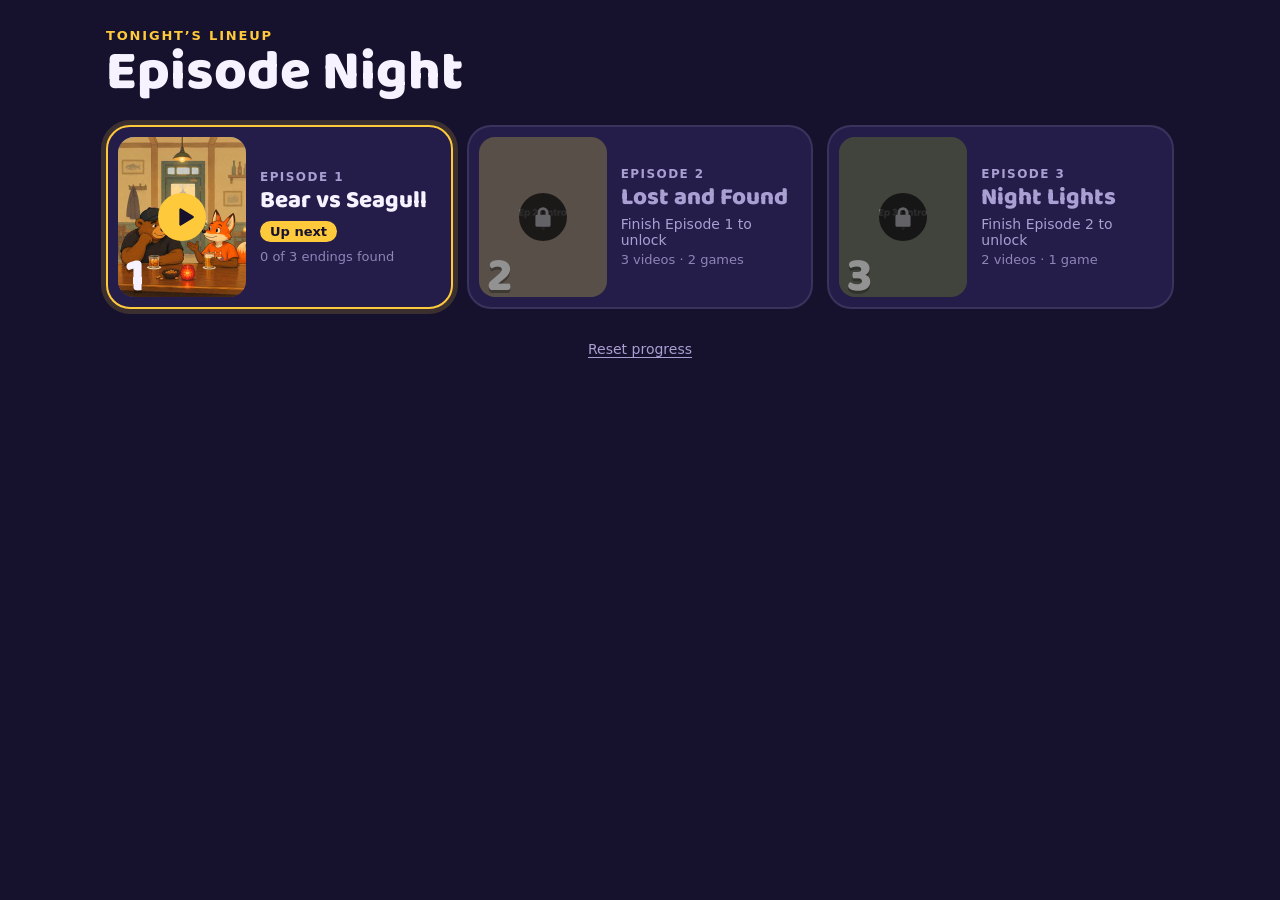
==== commit 9a947646: "Branching story: three endings for Episode 1 - PUNCH! has a 6s timer (drains while the video plays);" ====
--- a/index.html
+++ b/index.html
@@ -55,6 +55,7 @@
             <button id="big-play" class="big-play" aria-label="Play" hidden></button>
             <div id="action-wrap" class="action-wrap" hidden>
               <button id="action-btn" class="action-btn"></button>
+              <span id="action-timer" class="action-timer" aria-hidden="true"><span id="action-timer-fill"></span></span>
             </div>
           </div>
         </div>
--- a/style.css
+++ b/style.css
@@ -368,6 +368,24 @@
   box-shadow: 0 7px 0 #a8382c, 0 12px 30px rgba(0, 0, 0, 0.5);
   touch-action: none;
   animation: actionIn 0.35s cubic-bezier(0.2, 1.6, 0.4, 1), actionFlash var(--flash, 2s) ease-out 0.35s infinite;
+}
+.action-wrap { gap: 16px; transition: opacity 0.3s ease, transform 0.3s ease; }
+.action-wrap.gone { opacity: 0; transform: translateY(16px) scale(0.9); }
+.action-timer {
+  display: block;
+  width: 46%;
+  height: 8px;
+  border-radius: 4px;
+  background: rgba(12, 9, 28, 0.6);
+  box-shadow: 0 0 0 2px rgba(247, 242, 255, 0.35);
+  overflow: hidden;
+}
+.action-timer > span {
+  display: block;
+  height: 100%;
+  width: 100%;
+  background: var(--marquee);
+  transition: width 0.3s linear;
 }
 .action-btn:active { transform: translateY(5px); box-shadow: 0 2px 0 #a8382c, 0 6px 20px rgba(0, 0, 0, 0.5); }
 .action-btn.hit {
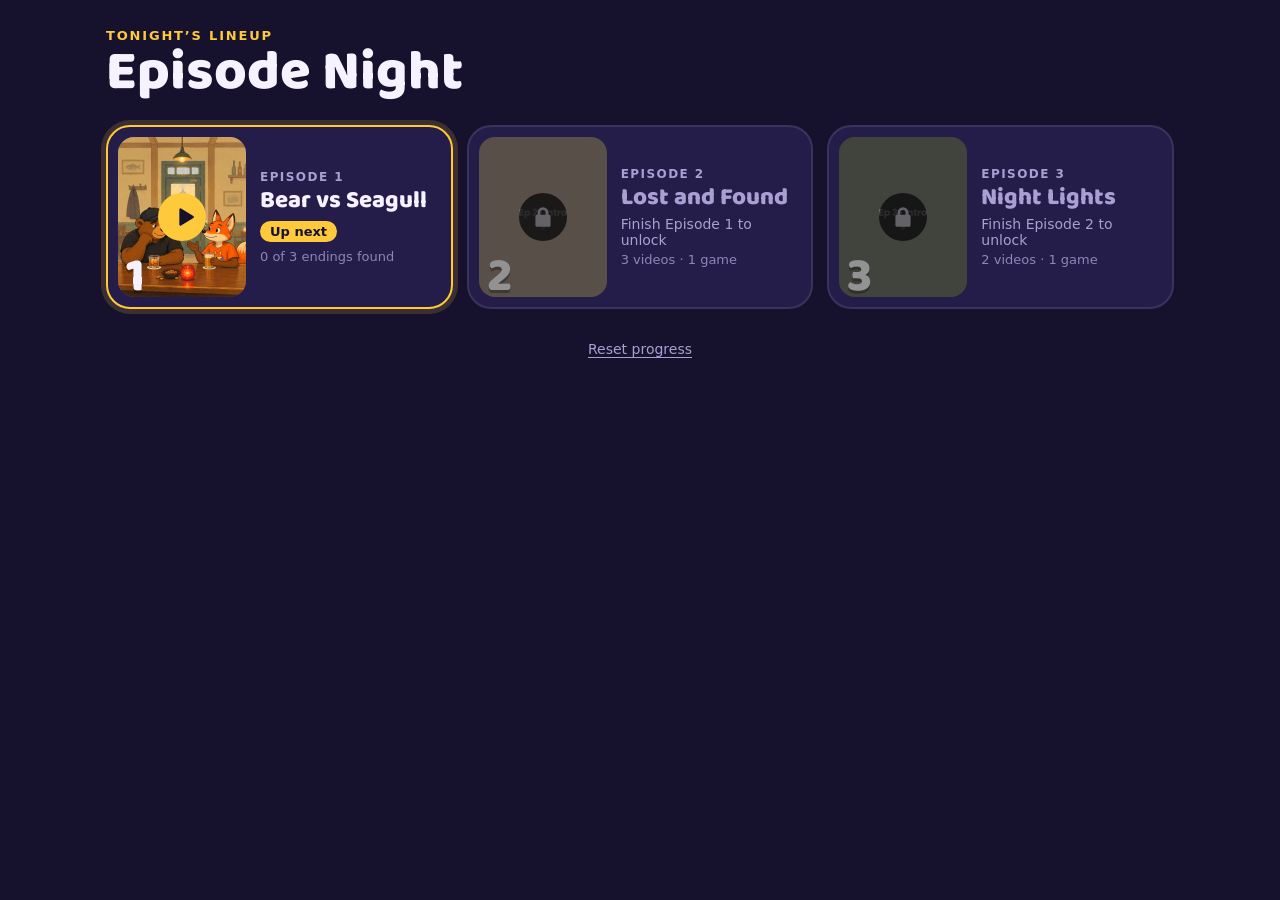
==== commit 84b3fffd: "Story moves to story.json; see-through games over video - Episodes/branches now live in story.json (" ====
--- a/index.html
+++ b/index.html
@@ -52,6 +52,7 @@
           <div class="frame">
             <div id="stage" class="stage"></div>
             <div id="tap-catcher" class="tap-catcher" aria-hidden="true"></div>
+            <div id="overlay-layer" class="overlay-layer"></div>
             <button id="big-play" class="big-play" aria-label="Play" hidden></button>
             <div id="action-wrap" class="action-wrap" hidden>
               <button id="action-btn" class="action-btn"></button>
--- a/style.css
+++ b/style.css
@@ -298,7 +298,7 @@
 .big-play {
   position: absolute;
   top: 50%; left: 50%;
-  z-index: 4;
+  z-index: 6;
   transform: translate(-50%, -50%);
   display: grid;
   place-items: center;
@@ -341,6 +341,21 @@
 .pp-btn.is-paused { background: var(--marquee); color: var(--night); box-shadow: none; }
 .pp-btn.is-paused svg { margin-left: 4px; }
 .pp-btn:active { transform: scale(0.94); }
+
+/* See-through game over the video. color-scheme must match the game page's
+   (normal) or the browser paints an opaque background behind it. */
+.overlay-layer { position: absolute; inset: 0; z-index: 3; pointer-events: none; }
+.overlay-game {
+  position: absolute;
+  inset: 0;
+  width: 100%;
+  height: 100%;
+  border: 0;
+  background: transparent;
+  color-scheme: normal;
+  pointer-events: auto;
+}
+.has-overlay .tap-catcher { display: none; }
 
 /* Action button over a looping clip (PUNCH!) */
 .action-wrap {
